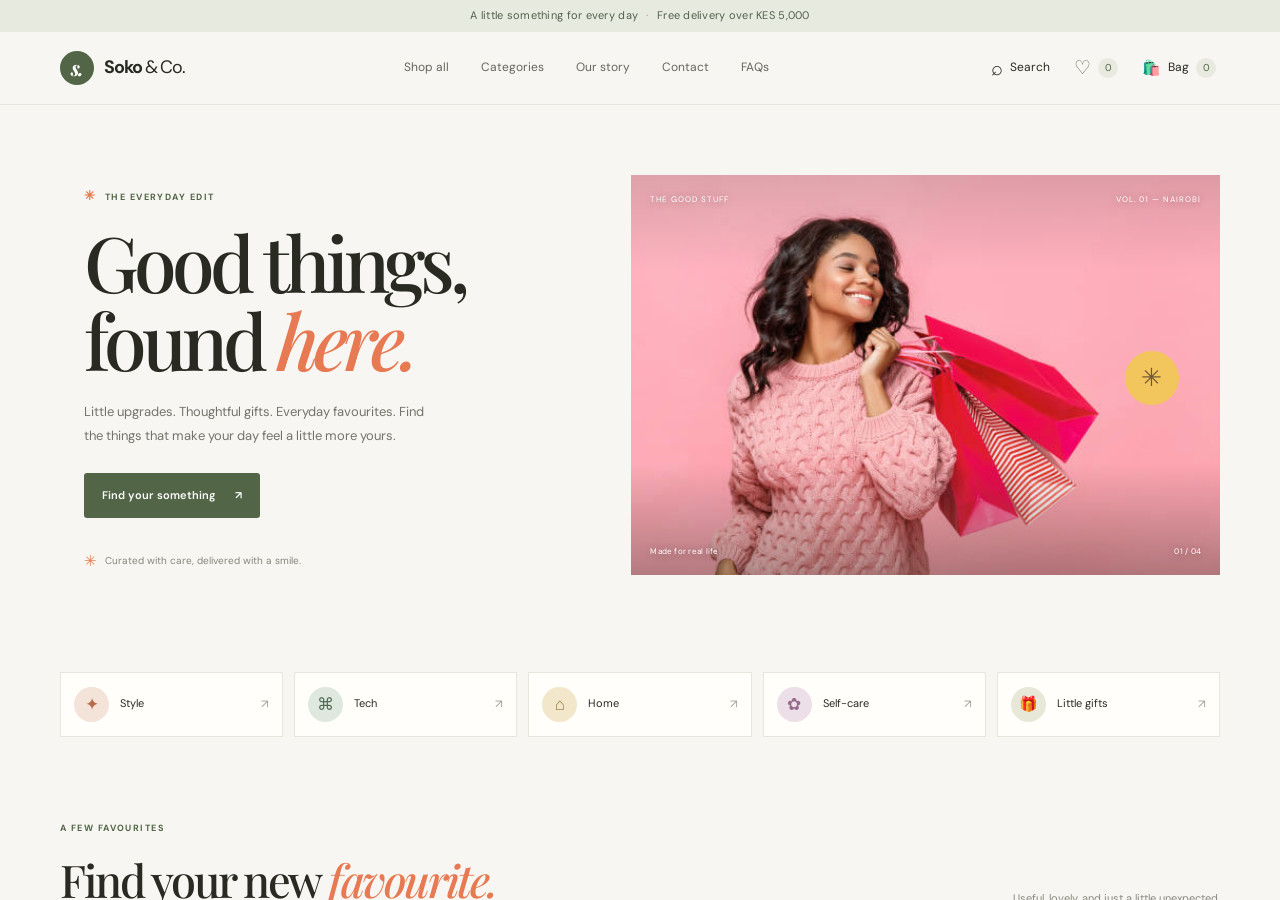
==== index.html @ d67be222 "Initial commit" ====
<!doctype html>
<!-- GitHub Pages entry point; forward visitors to the storefront page. -->
<html lang="en">
  <head>
    <meta charset="UTF-8" />
    <meta name="viewport" content="width=device-width, initial-scale=1.0" />
    <meta http-equiv="refresh" content="0; url=market.html" />
    <title>Soko &amp; Co.</title>
  </head>
  <body>
    <p>
      Opening the Soko &amp; Co. shop.
      <a href="market.html">Continue to the storefront</a>
    </p>
  </body>
</html>
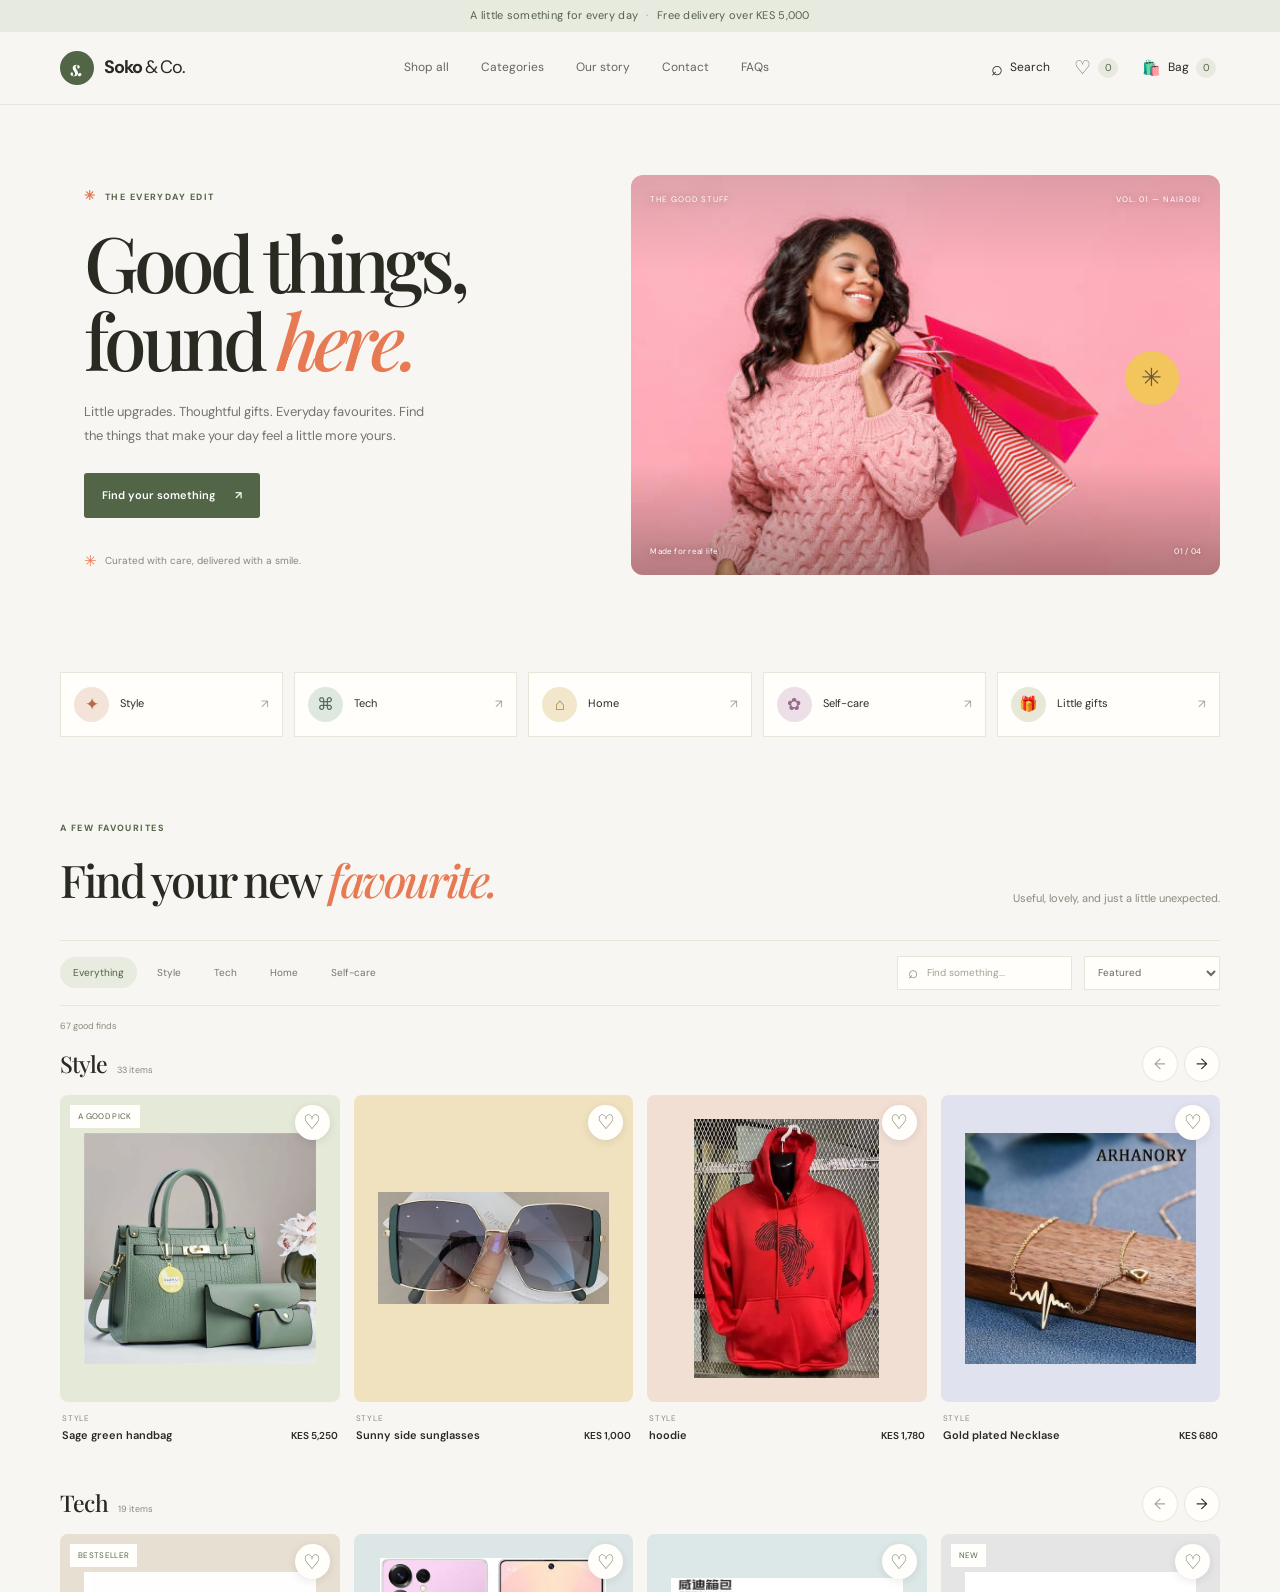
==== commit 59de2748: "Add site metadata and polish hero styling Co-authored-by: Copilot <223556219+Copilot@users.noreply.g" ====
--- a/index.html
+++ b/index.html
@@ -5,6 +5,28 @@
     <meta charset="UTF-8" />
     <meta name="viewport" content="width=device-width, initial-scale=1.0" />
     <meta http-equiv="refresh" content="0; url=market.html" />
+    <meta
+      name="description"
+      content="Shop considered everyday finds across style, tech, home, and more at Soko & Co."
+    />
+    <meta name="author" content="Fredrick Ochieng" />
+    <meta name="robots" content="index, follow" />
+    <meta name="theme-color" content="#f7f6f2" />
+    <meta property="og:type" content="website" />
+    <meta property="og:title" content="Soko &amp; Co. — Good things, found here" />
+    <meta
+      property="og:description"
+      content="Shop considered everyday finds across style, tech, home, and more."
+    />
+    <meta property="og:image" content="images/hero_bg.jpg" />
+    <meta property="og:site_name" content="Soko &amp; Co." />
+    <meta name="twitter:card" content="summary_large_image" />
+    <meta name="twitter:title" content="Soko &amp; Co. — Good things, found here" />
+    <meta
+      name="twitter:description"
+      content="Shop considered everyday finds across style, tech, home, and more."
+    />
+    <meta name="twitter:image" content="images/hero_bg.jpg" />
     <title>Soko &amp; Co.</title>
   </head>
   <body>
